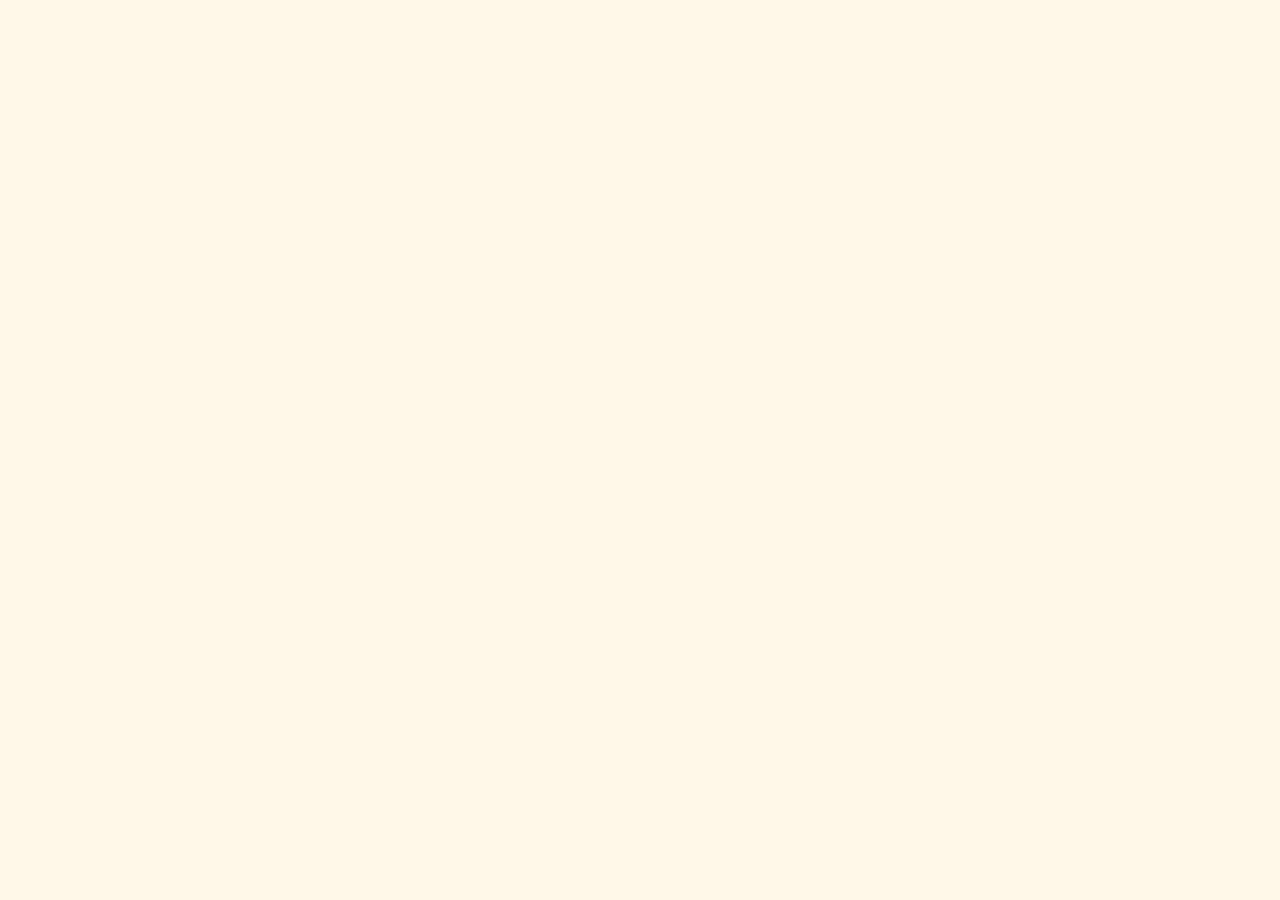
==== public/about/index.html @ c69944d5 "Set up Netlify static deployment structure" ====
<!doctype html>
<html lang="en">
<head>
  <meta charset="utf-8">
  <meta name="viewport" content="width=device-width, initial-scale=1">
  <title>About | Cloud Chicken</title>
  <meta name="description" content="Cloud Chicken about page.">
  <meta name="robots" content="noindex,nofollow">
  <link rel="stylesheet" href="../assets/css/reset.css">
  <link rel="stylesheet" href="../assets/css/variables.css">
  <link rel="stylesheet" href="../assets/css/layout.css">
  <link rel="stylesheet" href="../assets/css/components.css">
  <link rel="stylesheet" href="../assets/css/pages.css">
</head>
<body>
  <header></header>
  <main></main>
  <footer></footer>
  <script src="../assets/js/main.js"></script>
</body>
</html>
---- public/assets/css/variables.css ----
:root {
  --color-sky: #8fd0f4;
  --color-sky-soft: #dff4ff;
  --color-cloud: #ffffff;
  --color-cream: #fff8e8;
  --color-orange: #f47b20;
  --color-orange-dark: #c94f12;
  --color-yellow: #ffd166;
  --color-ink: #263238;
  --color-muted: #5f6f76;
  --color-line: #e8ded0;
  --font-base: Arial, Helvetica, sans-serif;
  --radius-small: 8px;
  --radius-round: 999px;
  --shadow-soft: 0 18px 48px rgba(38, 50, 56, 0.14);
  --container: 1120px;
  --space-page: clamp(1rem, 4vw, 2rem);
}
---- public/assets/css/layout.css ----
body {
  color: var(--color-ink);
  background: var(--color-cream);
  font-family: var(--font-base);
}

.site-header,
.site-footer,
.section,
.hero {
  padding-left: var(--space-page);
  padding-right: var(--space-page);
}

.site-header {
  position: sticky;
  top: 0;
  z-index: 10;
  display: grid;
  grid-template-columns: auto minmax(0, 1fr) auto;
  align-items: center;
  gap: 1rem;
  min-height: 74px;
  background: rgba(255, 248, 232, 0.96);
  border-bottom: 1px solid var(--color-line);
}

.site-nav {
  display: flex;
  align-items: center;
  justify-content: center;
  gap: clamp(0.75rem, 2vw, 1.5rem);
  color: var(--color-muted);
  font-weight: 700;
}

.site-nav a {
  display: inline-flex;
  align-items: center;
  min-height: 44px;
}

.site-nav a:hover,
.site-nav a:focus-visible {
  color: var(--color-orange-dark);
}

.section {
  max-width: var(--container);
  margin: 0 auto;
  padding-top: clamp(3rem, 7vw, 5.5rem);
  padding-bottom: clamp(3rem, 7vw, 5.5rem);
}

.section-heading {
  max-width: 680px;
  margin-bottom: 1.75rem;
}

.split-section,
.visit-preview {
  display: grid;
  grid-template-columns: minmax(0, 1fr) auto;
  align-items: center;
  gap: 2rem;
}

.site-footer {
  display: flex;
  align-items: center;
  justify-content: space-between;
  gap: 1rem;
  padding-top: 1.5rem;
  padding-bottom: 1.5rem;
  color: var(--color-muted);
  border-top: 1px solid var(--color-line);
}

@media (max-width: 820px) {
  .site-footer,
  .split-section,
  .visit-preview {
    align-items: flex-start;
    flex-direction: column;
  }

  .site-footer {
    display: flex;
  }

  .site-header {
    grid-template-columns: minmax(0, 1fr) auto;
    gap: 0.45rem 0.75rem;
    min-height: 0;
    padding-top: 0.55rem;
    padding-bottom: 0.6rem;
  }

  .site-nav {
    grid-column: 1 / -1;
    justify-content: flex-start;
    gap: 0.35rem;
    overflow-x: auto;
    padding-bottom: 0.1rem;
    width: 100%;
    -webkit-overflow-scrolling: touch;
  }

  .site-nav a {
    flex: 0 0 auto;
    min-height: 40px;
    padding: 0.38rem 0.6rem;
    border-radius: var(--radius-round);
    background: rgba(255, 255, 255, 0.55);
    font-size: 0.9rem;
  }

  .split-section,
  .visit-preview {
    grid-template-columns: 1fr;
  }
}
---- public/assets/css/components.css ----
.brand {
  display: inline-flex;
  align-items: center;
  gap: 0.7rem;
  font-weight: 900;
}

.brand-mark {
  display: grid;
  width: 44px;
  height: 44px;
  place-items: center;
  color: var(--color-cloud);
  background: var(--color-orange);
  border-radius: 50%;
  box-shadow: inset 0 -4px 0 rgba(0, 0, 0, 0.08);
}

.brand-text {
  font-size: 1.1rem;
}

.button {
  display: inline-flex;
  align-items: center;
  justify-content: center;
  min-height: 46px;
  padding: 0.8rem 1.15rem;
  color: var(--color-cloud);
  background: var(--color-orange);
  border: 2px solid var(--color-orange);
  border-radius: var(--radius-round);
  font-weight: 800;
  box-shadow: 0 8px 0 rgba(201, 79, 18, 0.18);
}

.button:hover,
.button:focus-visible {
  background: var(--color-orange-dark);
  border-color: var(--color-orange-dark);
}

.button-secondary {
  color: var(--color-orange-dark);
  background: var(--color-cloud);
  border-color: var(--color-orange);
}

.button-secondary:hover,
.button-secondary:focus-visible {
  color: var(--color-cloud);
}

.button-small {
  min-height: 40px;
  padding: 0.65rem 1rem;
  font-size: 0.9rem;
}

.eyebrow {
  margin-bottom: 0.6rem;
  color: var(--color-orange-dark);
  font-size: 0.82rem;
  font-weight: 900;
  letter-spacing: 0;
  text-transform: uppercase;
}

.trust-badges {
  display: flex;
  flex-wrap: wrap;
  gap: 0.55rem;
  margin-top: 1.15rem;
}

.trust-badges span {
  display: inline-flex;
  align-items: center;
  min-height: 34px;
  padding: 0.4rem 0.75rem;
  color: var(--color-orange-dark);
  background: rgba(255, 255, 255, 0.76);
  border: 1px solid rgba(244, 123, 32, 0.28);
  border-radius: var(--radius-round);
  font-size: 0.9rem;
  font-weight: 900;
}

.product-grid {
  display: grid;
  grid-template-columns: repeat(3, minmax(0, 1fr));
  gap: 1rem;
}

.feature-grid {
  display: grid;
  grid-template-columns: repeat(5, minmax(0, 1fr));
  gap: 1rem;
}

.feature-card,
.product-card,
.hours-card,
.plate-card {
  background: var(--color-cloud);
  border: 1px solid var(--color-line);
  border-radius: var(--radius-small);
  box-shadow: var(--shadow-soft);
}

.feature-card {
  min-height: 190px;
  padding: 1.1rem;
}

.product-card {
  display: flex;
  flex-direction: column;
  overflow: hidden;
}

.product-card-body {
  display: flex;
  flex: 1;
  flex-direction: column;
  align-items: flex-start;
  gap: 0.75rem;
  padding: 1.1rem;
}

.product-card-body p {
  flex: 1;
}

.photo-placeholder {
  display: grid;
  place-items: center;
  min-height: 210px;
  padding: 1rem;
  color: var(--color-orange-dark);
  background:
    linear-gradient(135deg, rgba(244, 123, 32, 0.12), rgba(255, 209, 102, 0.18)),
    var(--color-cream);
  border: 2px dashed rgba(244, 123, 32, 0.4);
  text-align: center;
  font-weight: 900;
}

.product-photo-placeholder {
  min-height: 190px;
  border-width: 0 0 2px;
}

.feature-card h3,
.product-card h3,
.hours-card h3 {
  margin-bottom: 0.25rem;
  font-size: 1.05rem;
  line-height: 1.25;
}

.feature-card p,
.product-card p,
.section p,
.hero-copy,
address,
dd {
  color: var(--color-muted);
}

.hours-card {
  width: min(100%, 420px);
  padding: 1.25rem;
}

.hours-card div {
  display: flex;
  justify-content: space-between;
  gap: 1rem;
  padding: 0.65rem 0;
  border-top: 1px solid var(--color-line);
}

.hours-card dt {
  font-weight: 800;
}

@media (max-width: 980px) {
  .feature-grid,
  .product-grid {
    grid-template-columns: repeat(2, minmax(0, 1fr));
  }
}

@media (max-width: 620px) {
  .feature-grid,
  .product-grid {
    grid-template-columns: 1fr;
  }

  .button {
    width: 100%;
  }

  .brand {
    grid-column: 1;
    grid-row: 1;
    min-width: 0;
    gap: 0.48rem;
  }

  .brand-mark {
    width: 36px;
    height: 36px;
    font-size: 0.82rem;
  }

  .brand-text {
    overflow: hidden;
    font-size: 1rem;
    text-overflow: ellipsis;
    white-space: nowrap;
  }

  .header-order {
    grid-column: 2;
    grid-row: 1;
    justify-self: end;
    width: auto;
    min-height: 40px;
    padding: 0.55rem 0.72rem;
    font-size: 0.82rem;
    white-space: nowrap;
  }
}
---- public/assets/css/pages.css ----
.section-sky {
  background: var(--color-sky-soft);
}

.hero {
  position: relative;
  display: grid;
  grid-template-columns: minmax(0, 1fr) minmax(310px, 0.82fr);
  align-items: center;
  gap: clamp(1.75rem, 5vw, 4rem);
  min-height: calc(100vh - 74px);
  overflow: hidden;
  padding-top: clamp(2.8rem, 7vw, 5.5rem);
  padding-bottom: clamp(4.5rem, 8vw, 6rem);
}

.hero::after {
  position: absolute;
  right: 0;
  bottom: 0;
  left: 0;
  height: 72px;
  content: "";
  background-color: var(--color-orange);
  background-image:
    linear-gradient(45deg, rgba(255, 255, 255, 0.28) 25%, transparent 25%),
    linear-gradient(-45deg, rgba(255, 255, 255, 0.28) 25%, transparent 25%),
    linear-gradient(45deg, transparent 75%, rgba(255, 255, 255, 0.28) 75%),
    linear-gradient(-45deg, transparent 75%, rgba(255, 255, 255, 0.28) 75%);
  background-position: 0 0, 0 18px, 18px -18px, -18px 0;
  background-size: 36px 36px;
}

.hero-content,
.hero-media {
  position: relative;
  z-index: 1;
}

.hero h1 {
  max-width: 780px;
  font-size: clamp(3.6rem, 10vw, 8.5rem);
  line-height: 0.9;
}

.hero-slogan {
  margin-top: 1rem;
  color: var(--color-orange-dark);
  font-size: clamp(1.4rem, 3vw, 2.2rem);
  font-weight: 900;
}

.hero-copy {
  max-width: 620px;
  margin-top: 1rem;
  font-size: 1.1rem;
}

.hero-actions {
  display: flex;
  flex-wrap: wrap;
  gap: 0.8rem;
  margin-top: 1.55rem;
}

.hero-media {
  display: flex;
  justify-content: center;
}

.hero-photo-placeholder {
  width: min(100%, 440px);
  min-height: clamp(270px, 38vw, 430px);
  border-radius: 28px;
  box-shadow: var(--shadow-soft);
  transform: rotate(1.5deg);
}

.cloud {
  position: absolute;
  z-index: 0;
  width: 190px;
  height: 66px;
  background: var(--color-cloud);
  border-radius: 999px;
  opacity: 0.9;
}

.cloud::before,
.cloud::after {
  position: absolute;
  content: "";
  background: var(--color-cloud);
  border-radius: 50%;
}

.cloud::before {
  width: 78px;
  height: 78px;
  left: 34px;
  bottom: 26px;
}

.cloud::after {
  width: 96px;
  height: 96px;
  right: 26px;
  bottom: 18px;
}

.cloud-one {
  top: 18%;
  right: 12%;
}

.cloud-two {
  bottom: 22%;
  left: 10%;
  transform: scale(0.75);
}

.section-checker {
  position: relative;
}

.section-checker::before {
  display: block;
  width: 88px;
  height: 88px;
  margin-bottom: 1.5rem;
  content: "";
  background-color: var(--color-orange);
  background-image:
    linear-gradient(45deg, rgba(255, 255, 255, 0.32) 25%, transparent 25%),
    linear-gradient(-45deg, rgba(255, 255, 255, 0.32) 25%, transparent 25%),
    linear-gradient(45deg, transparent 75%, rgba(255, 255, 255, 0.32) 75%),
    linear-gradient(-45deg, transparent 75%, rgba(255, 255, 255, 0.32) 75%);
  background-position: 0 0, 0 11px, 11px -11px, -11px 0;
  background-size: 22px 22px;
  border-radius: var(--radius-small);
}

.section h2 {
  margin-bottom: 0.85rem;
  font-size: clamp(2rem, 5vw, 3.5rem);
  line-height: 1;
}

.visit-preview {
  border-top: 1px solid var(--color-line);
}

address {
  margin: 1rem 0 0.5rem;
  font-style: normal;
}

@media (max-width: 820px) {
  .hero {
    grid-template-columns: 1fr;
    min-height: auto;
    padding-top: 2.1rem;
    padding-bottom: 4.6rem;
  }

  .hero h1 {
    font-size: clamp(3.25rem, 16vw, 5.8rem);
  }

  .hero-media {
    justify-content: flex-start;
  }

  .hero-photo-placeholder {
    width: 100%;
    min-height: 250px;
    transform: none;
  }
}

@media (max-width: 620px) {
  .hero-actions {
    gap: 0.65rem;
  }

  .hero-copy {
    font-size: 1rem;
  }

  .trust-badges span {
    min-height: 32px;
    font-size: 0.84rem;
  }
}
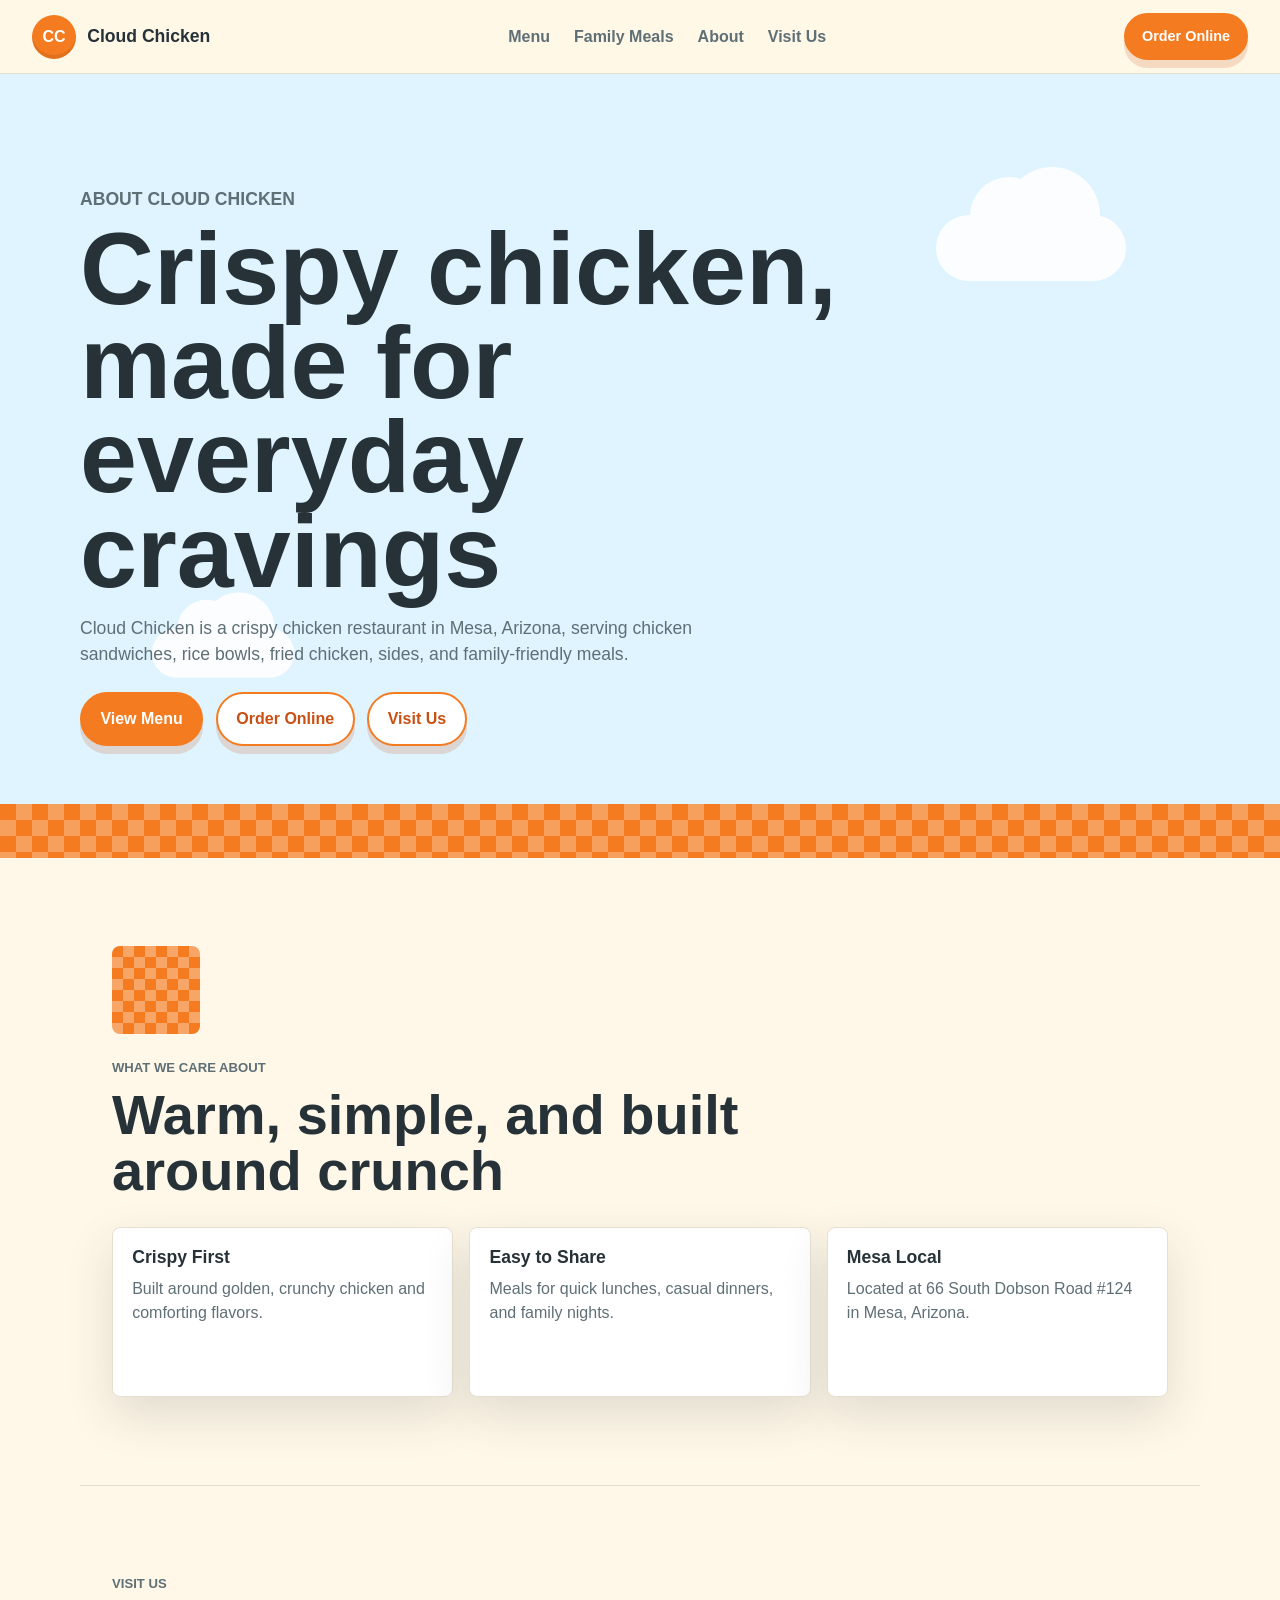
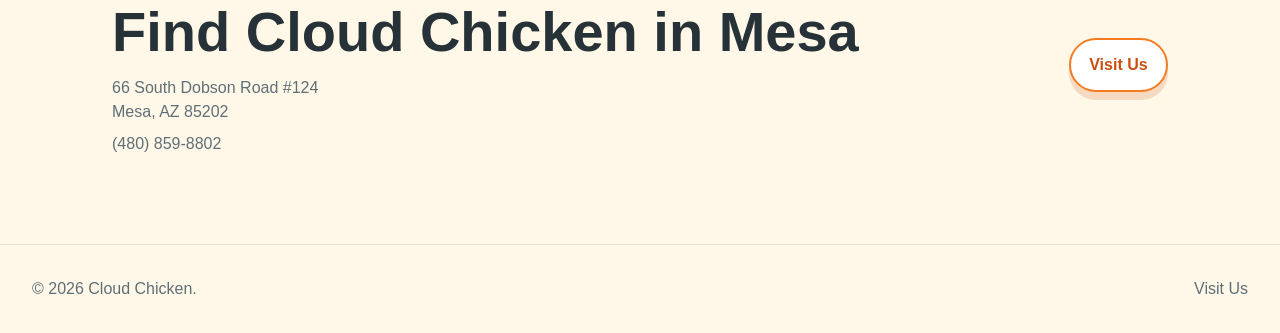
==== commit c11c90cc: "Improve about visit and FAQ pages" ====
--- a/public/about/index.html
+++ b/public/about/index.html
@@ -4,7 +4,7 @@
   <meta charset="utf-8">
   <meta name="viewport" content="width=device-width, initial-scale=1">
   <title>About | Cloud Chicken</title>
-  <meta name="description" content="Cloud Chicken about page.">
+  <meta name="description" content="Learn about Cloud Chicken, a crispy chicken restaurant in Mesa, Arizona serving sandwiches, rice bowls, fried chicken, sides, and family meals.">
   <meta name="robots" content="noindex,nofollow">
   <link rel="stylesheet" href="../assets/css/reset.css">
   <link rel="stylesheet" href="../assets/css/variables.css">
@@ -13,9 +13,73 @@
   <link rel="stylesheet" href="../assets/css/pages.css">
 </head>
 <body>
-  <header></header>
-  <main></main>
-  <footer></footer>
+  <header class="site-header">
+    <a class="brand" href="../" aria-label="Cloud Chicken home">
+      <span class="brand-mark" aria-hidden="true">CC</span>
+      <span class="brand-text">Cloud Chicken</span>
+    </a>
+    <nav class="site-nav" aria-label="Main navigation">
+      <a href="../menu/">Menu</a>
+      <a href="../family-meals/">Family Meals</a>
+      <a href="../about/">About</a>
+      <a href="../visit-us/">Visit Us</a>
+    </nav>
+    <a class="button button-small header-order" href="https://pos.chowbus.com/online-ordering/store/cloud-chicken/21093">Order Online</a>
+  </header>
+
+  <main>
+    <section class="family-hero section-sky" aria-labelledby="about-title">
+      <div class="cloud cloud-one" aria-hidden="true"></div>
+      <div class="cloud cloud-two" aria-hidden="true"></div>
+      <div class="family-hero-content">
+        <p class="eyebrow">About Cloud Chicken</p>
+        <h1 id="about-title">Crispy chicken, made for everyday cravings</h1>
+        <p>Cloud Chicken is a crispy chicken restaurant in Mesa, Arizona, serving chicken sandwiches, rice bowls, fried chicken, sides, and family-friendly meals.</p>
+        <div class="hero-actions" aria-label="About page actions">
+          <a class="button" href="../menu/">View Menu</a>
+          <a class="button button-secondary" href="https://pos.chowbus.com/online-ordering/store/cloud-chicken/21093">Order Online</a>
+          <a class="button button-secondary" href="../visit-us/">Visit Us</a>
+        </div>
+      </div>
+    </section>
+
+    <section class="section section-checker" aria-labelledby="values-title">
+      <div class="section-heading">
+        <p class="eyebrow">What we care about</p>
+        <h2 id="values-title">Warm, simple, and built around crunch</h2>
+      </div>
+      <div class="info-grid">
+        <article class="info-card">
+          <h3>Crispy First</h3>
+          <p>Built around golden, crunchy chicken and comforting flavors.</p>
+        </article>
+        <article class="info-card">
+          <h3>Easy to Share</h3>
+          <p>Meals for quick lunches, casual dinners, and family nights.</p>
+        </article>
+        <article class="info-card">
+          <h3>Mesa Local</h3>
+          <p>Located at 66 South Dobson Road #124 in Mesa, Arizona.</p>
+        </article>
+      </div>
+    </section>
+
+    <section class="section menu-visit-strip" aria-labelledby="about-visit-title">
+      <div>
+        <p class="eyebrow">Visit us</p>
+        <h2 id="about-visit-title">Find Cloud Chicken in Mesa</h2>
+        <address>66 South Dobson Road #124<br>Mesa, AZ 85202</address>
+        <p><a href="tel:+14808598802">(480) 859-8802</a></p>
+      </div>
+      <a class="button button-secondary" href="../visit-us/">Visit Us</a>
+    </section>
+  </main>
+
+  <footer class="site-footer">
+    <p>&copy; 2026 Cloud Chicken.</p>
+    <a href="../visit-us/">Visit Us</a>
+  </footer>
+
   <script src="../assets/js/main.js"></script>
 </body>
 </html>
--- a/public/assets/css/layout.css
+++ b/public/assets/css/layout.css
@@ -76,6 +76,12 @@
   border-top: 1px solid var(--color-line);
 }
 
+.site-footer a {
+  display: inline-flex;
+  align-items: center;
+  min-height: 40px;
+}
+
 @media (max-width: 820px) {
   .site-footer,
   .split-section,
--- a/public/assets/css/components.css
+++ b/public/assets/css/components.css
@@ -100,6 +100,9 @@
 
 .feature-card,
 .product-card,
+.info-card,
+.menu-preview-card,
+.faq-item,
 .hours-card,
 .plate-card {
   background: var(--color-cloud);
@@ -132,23 +135,49 @@
   flex: 1;
 }
 
-.photo-placeholder {
-  display: grid;
+.image-slot {
+  position: relative;
+  display: block;
+  overflow: hidden;
+  min-height: 210px;
+  margin: 0;
+  color: var(--color-orange-dark);
+  background:
+    radial-gradient(circle at 25% 24%, rgba(255, 255, 255, 0.95) 0 16%, transparent 17%),
+    radial-gradient(circle at 70% 34%, rgba(255, 255, 255, 0.78) 0 13%, transparent 14%),
+    linear-gradient(135deg, rgba(244, 123, 32, 0.13), rgba(255, 209, 102, 0.2)),
+    var(--color-cream);
+  text-align: center;
+  font-weight: 900;
+}
+
+.image-slot img {
+  width: 100%;
+  height: 100%;
+  min-height: inherit;
+  object-fit: cover;
+  object-position: center;
+}
+
+.image-fallback {
+  display: none;
   place-items: center;
-  min-height: 210px;
+  min-height: inherit;
   padding: 1rem;
-  color: var(--color-orange-dark);
-  background:
-    linear-gradient(135deg, rgba(244, 123, 32, 0.12), rgba(255, 209, 102, 0.18)),
-    var(--color-cream);
-  border: 2px dashed rgba(244, 123, 32, 0.4);
-  text-align: center;
-  font-weight: 900;
-}
-
-.product-photo-placeholder {
-  min-height: 190px;
-  border-width: 0 0 2px;
+}
+
+.image-slot.is-missing img {
+  display: none;
+}
+
+.image-slot.is-missing .image-fallback {
+  display: grid;
+}
+
+.product-image-slot {
+  height: 220px;
+  min-height: 220px;
+  border-bottom: 1px solid var(--color-line);
 }
 
 .feature-card h3,
@@ -168,6 +197,106 @@
   color: var(--color-muted);
 }
 
+.product-price {
+  color: var(--color-orange-dark);
+  font-size: 1.08rem;
+  font-weight: 900;
+  line-height: 1;
+}
+
+.info-grid,
+.faq-grid {
+  display: grid;
+  grid-template-columns: repeat(3, minmax(0, 1fr));
+  gap: 1rem;
+}
+
+.info-card,
+.faq-item {
+  min-height: 170px;
+  padding: 1.2rem;
+}
+
+.info-card h3,
+.menu-preview-card h3,
+.faq-item h3 {
+  margin-bottom: 0.55rem;
+  font-size: 1.1rem;
+  line-height: 1.2;
+}
+
+.info-card p,
+.menu-preview-card p,
+.faq-item p {
+  color: var(--color-muted);
+}
+
+.menu-preview-grid {
+  display: grid;
+  grid-template-columns: repeat(5, minmax(0, 1fr));
+  gap: 1rem;
+}
+
+.menu-preview-card {
+  display: flex;
+  min-height: 210px;
+  flex-direction: column;
+  gap: 0.75rem;
+  padding: 1.1rem;
+}
+
+.menu-preview-card p {
+  flex: 1;
+}
+
+.menu-preview-card a {
+  display: inline-flex;
+  align-items: center;
+  min-height: 40px;
+  color: var(--color-orange-dark);
+  font-weight: 900;
+}
+
+.menu-item-grid {
+  display: grid;
+  grid-template-columns: repeat(3, minmax(0, 1fr));
+  gap: 1rem;
+}
+
+.menu-item-card {
+  display: flex;
+  min-height: 230px;
+  flex-direction: column;
+  align-items: flex-start;
+  gap: 0.85rem;
+  padding: 1.15rem;
+  background: var(--color-cloud);
+  border: 1px solid var(--color-line);
+  border-radius: var(--radius-small);
+  box-shadow: var(--shadow-soft);
+}
+
+.menu-item-card > div {
+  flex: 1;
+}
+
+.menu-item-card h3 {
+  margin-bottom: 0.45rem;
+  font-size: 1.12rem;
+  line-height: 1.2;
+}
+
+.menu-item-card p {
+  color: var(--color-muted);
+}
+
+.menu-price {
+  color: var(--color-orange-dark);
+  font-size: 1.12rem;
+  font-weight: 900;
+  line-height: 1;
+}
+
 .hours-card {
   width: min(100%, 420px);
   padding: 1.25rem;
@@ -187,14 +316,22 @@
 
 @media (max-width: 980px) {
   .feature-grid,
-  .product-grid {
+  .product-grid,
+  .info-grid,
+  .menu-preview-grid,
+  .menu-item-grid,
+  .faq-grid {
     grid-template-columns: repeat(2, minmax(0, 1fr));
   }
 }
 
 @media (max-width: 620px) {
   .feature-grid,
-  .product-grid {
+  .product-grid,
+  .info-grid,
+  .menu-preview-grid,
+  .menu-item-grid,
+  .faq-grid {
     grid-template-columns: 1fr;
   }
 
--- a/public/assets/css/pages.css
+++ b/public/assets/css/pages.css
@@ -14,6 +14,158 @@
   padding-bottom: clamp(4.5rem, 8vw, 6rem);
 }
 
+.menu-hero {
+  position: relative;
+  overflow: hidden;
+  padding: clamp(3rem, 8vw, 5.5rem) var(--space-page);
+}
+
+.menu-hero::after {
+  position: absolute;
+  right: 0;
+  bottom: 0;
+  left: 0;
+  height: 42px;
+  content: "";
+  background-color: var(--color-orange);
+  background-image:
+    linear-gradient(45deg, rgba(255, 255, 255, 0.28) 25%, transparent 25%),
+    linear-gradient(-45deg, rgba(255, 255, 255, 0.28) 25%, transparent 25%),
+    linear-gradient(45deg, transparent 75%, rgba(255, 255, 255, 0.28) 75%),
+    linear-gradient(-45deg, transparent 75%, rgba(255, 255, 255, 0.28) 75%);
+  background-position: 0 0, 0 16px, 16px -16px, -16px 0;
+  background-size: 32px 32px;
+}
+
+.menu-hero-content {
+  position: relative;
+  z-index: 1;
+  max-width: var(--container);
+  margin: 0 auto;
+}
+
+.menu-hero h1 {
+  max-width: 760px;
+  font-size: clamp(3rem, 8vw, 6.5rem);
+  line-height: 0.95;
+}
+
+.menu-hero p {
+  max-width: 680px;
+  margin-top: 1rem;
+  color: var(--color-muted);
+  font-size: 1.1rem;
+}
+
+.menu-hero .menu-note {
+  color: var(--color-orange-dark);
+  font-size: 0.95rem;
+  font-weight: 900;
+}
+
+.family-hero {
+  position: relative;
+  overflow: hidden;
+  padding: clamp(3.4rem, 8vw, 6rem) var(--space-page) clamp(5rem, 9vw, 7rem);
+}
+
+.family-hero::after {
+  position: absolute;
+  right: 0;
+  bottom: 0;
+  left: 0;
+  height: 54px;
+  content: "";
+  background-color: var(--color-orange);
+  background-image:
+    linear-gradient(45deg, rgba(255, 255, 255, 0.28) 25%, transparent 25%),
+    linear-gradient(-45deg, rgba(255, 255, 255, 0.28) 25%, transparent 25%),
+    linear-gradient(45deg, transparent 75%, rgba(255, 255, 255, 0.28) 75%),
+    linear-gradient(-45deg, transparent 75%, rgba(255, 255, 255, 0.28) 75%);
+  background-position: 0 0, 0 16px, 16px -16px, -16px 0;
+  background-size: 32px 32px;
+}
+
+.family-hero-content {
+  position: relative;
+  z-index: 1;
+  max-width: var(--container);
+  margin: 0 auto;
+}
+
+.family-hero h1 {
+  max-width: 820px;
+  font-size: clamp(3.25rem, 8vw, 7rem);
+  line-height: 0.92;
+}
+
+.family-hero p {
+  max-width: 650px;
+  margin-top: 1rem;
+  color: var(--color-muted);
+  font-size: 1.1rem;
+}
+
+.visit-hero {
+  position: relative;
+  overflow: hidden;
+  padding: clamp(3rem, 8vw, 5.75rem) var(--space-page);
+}
+
+.visit-hero::after {
+  position: absolute;
+  right: 0;
+  bottom: 0;
+  left: 0;
+  height: 44px;
+  content: "";
+  background-color: var(--color-orange);
+  background-image:
+    linear-gradient(45deg, rgba(255, 255, 255, 0.28) 25%, transparent 25%),
+    linear-gradient(-45deg, rgba(255, 255, 255, 0.28) 25%, transparent 25%),
+    linear-gradient(45deg, transparent 75%, rgba(255, 255, 255, 0.28) 75%),
+    linear-gradient(-45deg, transparent 75%, rgba(255, 255, 255, 0.28) 75%);
+  background-position: 0 0, 0 16px, 16px -16px, -16px 0;
+  background-size: 32px 32px;
+}
+
+.visit-hero-content {
+  position: relative;
+  z-index: 1;
+  display: grid;
+  grid-template-columns: minmax(0, 1fr) minmax(280px, 360px);
+  align-items: center;
+  gap: clamp(1.5rem, 5vw, 4rem);
+  max-width: var(--container);
+  margin: 0 auto;
+}
+
+.visit-hero h1 {
+  max-width: 820px;
+  font-size: clamp(3rem, 8vw, 6.75rem);
+  line-height: 0.92;
+}
+
+.visit-hero p {
+  max-width: 640px;
+  margin-top: 1rem;
+  color: var(--color-muted);
+  font-size: 1.1rem;
+}
+
+.visit-card {
+  padding: 1.35rem;
+  background: rgba(255, 255, 255, 0.82);
+  border: 1px solid rgba(244, 123, 32, 0.28);
+  border-radius: var(--radius-small);
+  box-shadow: var(--shadow-soft);
+}
+
+.visit-card h2 {
+  margin-bottom: 0.75rem;
+  font-size: 1.35rem;
+}
+
 .hero::after {
   position: absolute;
   right: 0;
@@ -68,12 +220,17 @@
   justify-content: center;
 }
 
-.hero-photo-placeholder {
+.hero-image-slot {
   width: min(100%, 440px);
+  height: clamp(270px, 38vw, 430px);
   min-height: clamp(270px, 38vw, 430px);
   border-radius: 28px;
   box-shadow: var(--shadow-soft);
   transform: rotate(1.5deg);
+}
+
+.hero-image-slot img {
+  object-position: 64% center;
 }
 
 .cloud {
@@ -150,6 +307,140 @@
   border-top: 1px solid var(--color-line);
 }
 
+.menu-preview {
+  position: relative;
+  max-width: none;
+  background: var(--color-sky-soft);
+}
+
+.menu-preview .section-heading,
+.menu-preview .menu-preview-grid {
+  max-width: var(--container);
+  margin-right: auto;
+  margin-left: auto;
+}
+
+.visit-preview-strong {
+  position: relative;
+  padding-top: clamp(3rem, 7vw, 5rem);
+  padding-bottom: clamp(3rem, 7vw, 5rem);
+}
+
+.visit-preview-strong::before {
+  position: absolute;
+  top: 2.5rem;
+  right: var(--space-page);
+  width: 108px;
+  height: 108px;
+  content: "";
+  background-color: var(--color-orange);
+  background-image:
+    linear-gradient(45deg, rgba(255, 255, 255, 0.32) 25%, transparent 25%),
+    linear-gradient(-45deg, rgba(255, 255, 255, 0.32) 25%, transparent 25%),
+    linear-gradient(45deg, transparent 75%, rgba(255, 255, 255, 0.32) 75%),
+    linear-gradient(-45deg, transparent 75%, rgba(255, 255, 255, 0.32) 75%);
+  background-position: 0 0, 0 12px, 12px -12px, -12px 0;
+  background-size: 24px 24px;
+  border-radius: var(--radius-small);
+  opacity: 0.18;
+}
+
+.faq-preview {
+  border-top: 1px solid var(--color-line);
+}
+
+.family-options {
+  border-top: 1px solid var(--color-line);
+}
+
+.family-cta {
+  display: grid;
+  grid-template-columns: minmax(0, 1fr) auto;
+  align-items: center;
+  gap: 1.5rem;
+  max-width: none;
+  background: var(--color-sky-soft);
+}
+
+.family-cta > div {
+  max-width: 720px;
+}
+
+.family-cta p {
+  max-width: 680px;
+}
+
+.family-cta-actions {
+  display: flex;
+  flex-wrap: wrap;
+  gap: 0.75rem;
+  justify-content: flex-end;
+}
+
+.visit-details {
+  border-top: 1px solid var(--color-line);
+}
+
+.visit-detail-grid {
+  display: grid;
+  grid-template-columns: minmax(0, 1fr) minmax(0, 1fr) minmax(300px, 0.9fr);
+  gap: 1rem;
+  align-items: stretch;
+}
+
+.visit-detail-grid .info-card {
+  display: flex;
+  flex-direction: column;
+  align-items: flex-start;
+  gap: 0.75rem;
+}
+
+.visit-detail-grid .info-card address,
+.visit-detail-grid .info-card p {
+  flex: 1;
+}
+
+.menu-quick-links {
+  display: flex;
+  flex-wrap: wrap;
+  gap: 0.65rem;
+  padding-top: 1.25rem;
+  padding-bottom: 1.25rem;
+}
+
+.menu-quick-links a {
+  display: inline-flex;
+  align-items: center;
+  min-height: 40px;
+  padding: 0.45rem 0.75rem;
+  color: var(--color-orange-dark);
+  background: var(--color-cloud);
+  border: 1px solid var(--color-line);
+  border-radius: var(--radius-round);
+  font-weight: 900;
+}
+
+.menu-category {
+  border-top: 1px solid var(--color-line);
+}
+
+.menu-category-heading {
+  max-width: 760px;
+  margin-bottom: 1.5rem;
+}
+
+.menu-category-heading h2 {
+  font-size: clamp(1.8rem, 4vw, 3rem);
+}
+
+.menu-visit-strip {
+  display: grid;
+  grid-template-columns: minmax(0, 1fr) auto;
+  align-items: center;
+  gap: 1.5rem;
+  border-top: 1px solid var(--color-line);
+}
+
 address {
   margin: 1rem 0 0.5rem;
   font-style: normal;
@@ -171,10 +462,38 @@
     justify-content: flex-start;
   }
 
-  .hero-photo-placeholder {
+  .hero-image-slot {
     width: 100%;
-    min-height: 250px;
+    height: 240px;
+    min-height: 240px;
+    max-height: 320px;
     transform: none;
+  }
+
+  .hero-image-slot img {
+    max-height: 320px;
+    object-position: 58% center;
+  }
+
+  .visit-preview-strong::before {
+    display: none;
+  }
+
+  .menu-visit-strip {
+    grid-template-columns: 1fr;
+  }
+
+  .family-cta {
+    grid-template-columns: 1fr;
+  }
+
+  .family-cta-actions {
+    justify-content: flex-start;
+  }
+
+  .visit-hero-content,
+  .visit-detail-grid {
+    grid-template-columns: 1fr;
   }
 }
 
@@ -191,4 +510,20 @@
     min-height: 32px;
     font-size: 0.84rem;
   }
-}
+
+  .family-hero {
+    padding-top: 2.5rem;
+  }
+
+  .family-hero h1 {
+    font-size: clamp(3.1rem, 15vw, 5.2rem);
+  }
+
+  .visit-hero {
+    padding-top: 2.5rem;
+  }
+
+  .visit-hero h1 {
+    font-size: clamp(3rem, 14vw, 5rem);
+  }
+}
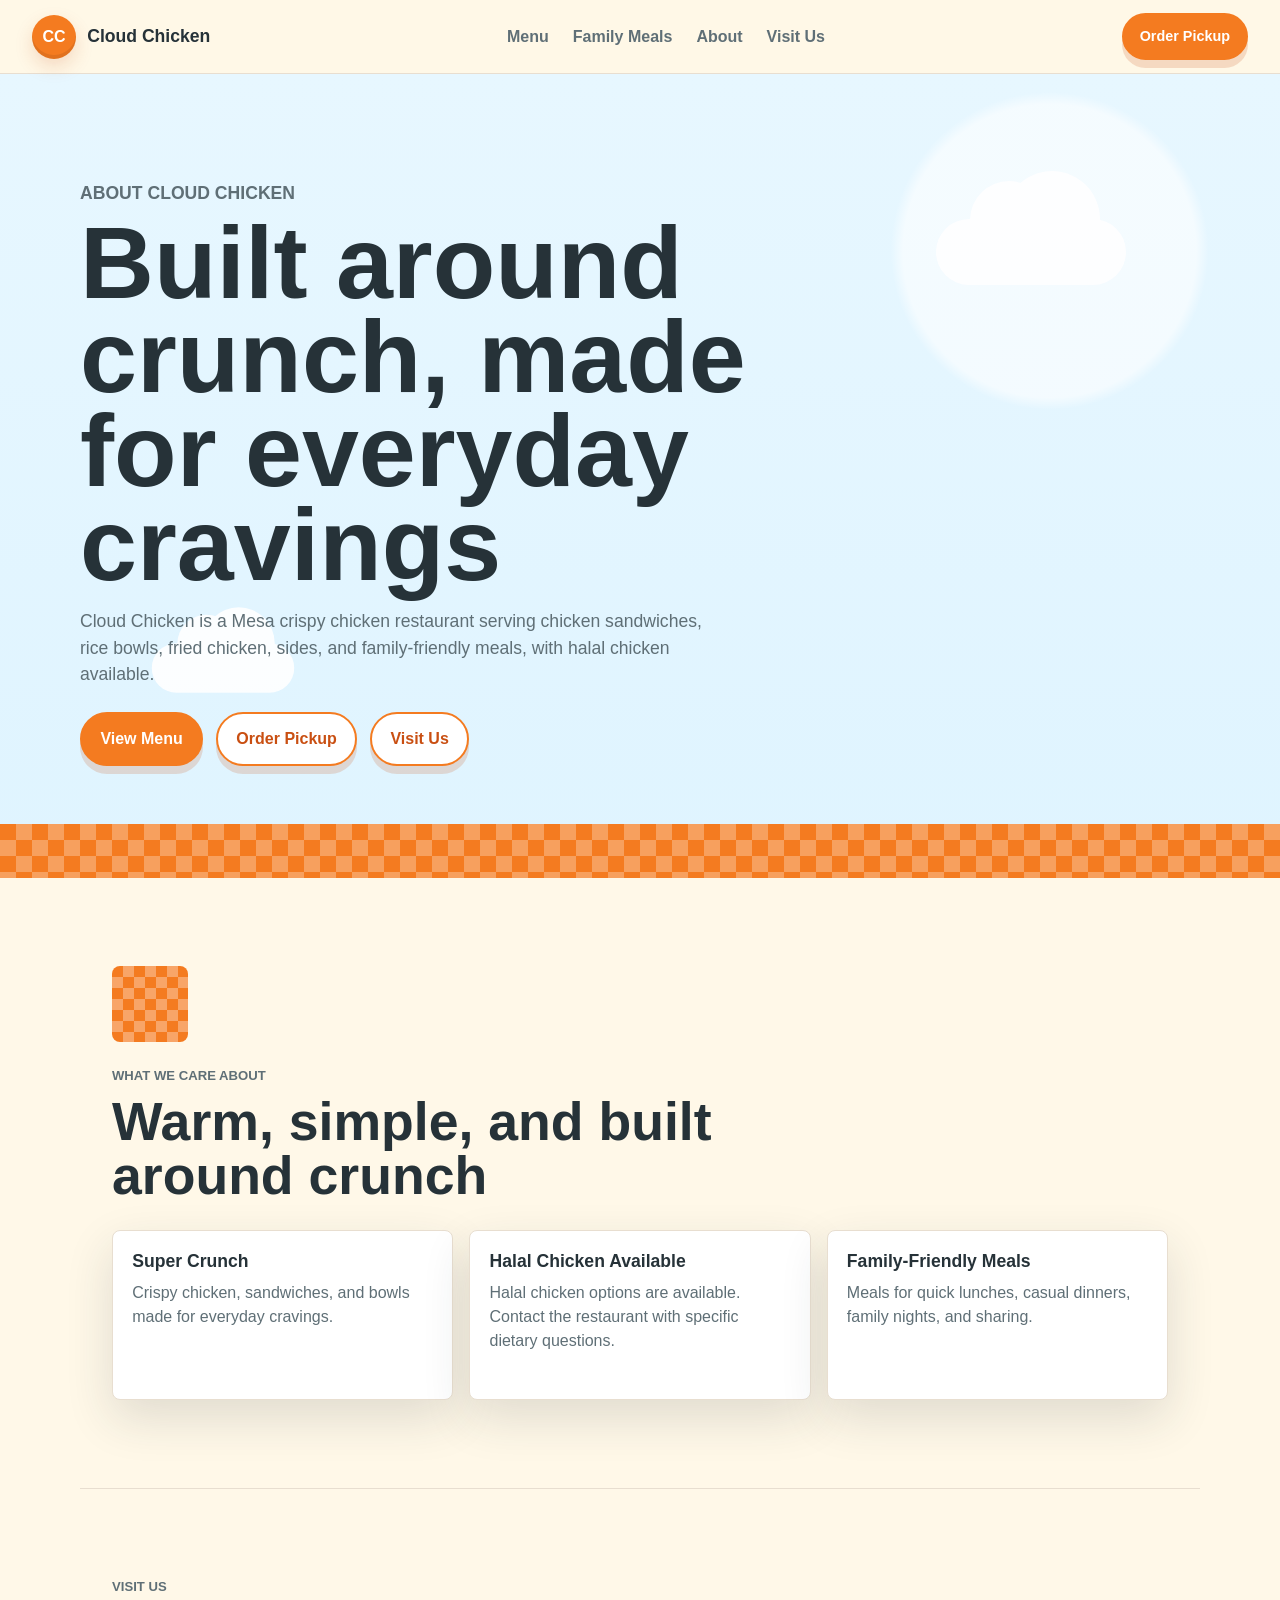
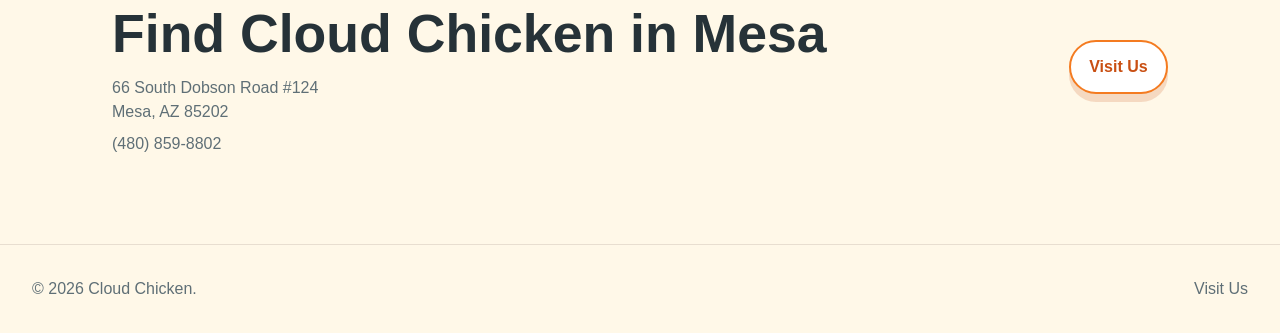
==== commit f5fa2261: "Optimize conversion and pickup flow" ====
--- a/public/about/index.html
+++ b/public/about/index.html
@@ -3,8 +3,8 @@
 <head>
   <meta charset="utf-8">
   <meta name="viewport" content="width=device-width, initial-scale=1">
-  <title>About | Cloud Chicken</title>
-  <meta name="description" content="Learn about Cloud Chicken, a crispy chicken restaurant in Mesa, Arizona serving sandwiches, rice bowls, fried chicken, sides, and family meals.">
+  <title>About Cloud Chicken | Crispy Chicken Restaurant in Mesa</title>
+  <meta name="description" content="Learn about Cloud Chicken, a Mesa crispy chicken restaurant serving sandwiches, rice bowls, sides, family-friendly meals, and halal chicken options.">
   <meta name="robots" content="noindex,nofollow">
   <link rel="stylesheet" href="../assets/css/reset.css">
   <link rel="stylesheet" href="../assets/css/variables.css">
@@ -24,7 +24,7 @@
       <a href="../about/">About</a>
       <a href="../visit-us/">Visit Us</a>
     </nav>
-    <a class="button button-small header-order" href="https://pos.chowbus.com/online-ordering/store/cloud-chicken/21093">Order Online</a>
+    <a class="button button-small header-order" href="https://pos.chowbus.com/online-ordering/store/cloud-chicken/21093">Order Pickup</a>
   </header>
 
   <main>
@@ -33,11 +33,11 @@
       <div class="cloud cloud-two" aria-hidden="true"></div>
       <div class="family-hero-content">
         <p class="eyebrow">About Cloud Chicken</p>
-        <h1 id="about-title">Crispy chicken, made for everyday cravings</h1>
-        <p>Cloud Chicken is a crispy chicken restaurant in Mesa, Arizona, serving chicken sandwiches, rice bowls, fried chicken, sides, and family-friendly meals.</p>
+        <h1 id="about-title">Built around crunch, made for everyday cravings</h1>
+        <p>Cloud Chicken is a Mesa crispy chicken restaurant serving chicken sandwiches, rice bowls, fried chicken, sides, and family-friendly meals, with halal chicken available.</p>
         <div class="hero-actions" aria-label="About page actions">
           <a class="button" href="../menu/">View Menu</a>
-          <a class="button button-secondary" href="https://pos.chowbus.com/online-ordering/store/cloud-chicken/21093">Order Online</a>
+          <a class="button button-secondary" href="https://pos.chowbus.com/online-ordering/store/cloud-chicken/21093">Order Pickup</a>
           <a class="button button-secondary" href="../visit-us/">Visit Us</a>
         </div>
       </div>
@@ -50,16 +50,16 @@
       </div>
       <div class="info-grid">
         <article class="info-card">
-          <h3>Crispy First</h3>
-          <p>Built around golden, crunchy chicken and comforting flavors.</p>
+          <h3>Super Crunch</h3>
+          <p>Crispy chicken, sandwiches, and bowls made for everyday cravings.</p>
         </article>
         <article class="info-card">
-          <h3>Easy to Share</h3>
-          <p>Meals for quick lunches, casual dinners, and family nights.</p>
+          <h3>Halal Chicken Available</h3>
+          <p>Halal chicken options are available. Contact the restaurant with specific dietary questions.</p>
         </article>
         <article class="info-card">
-          <h3>Mesa Local</h3>
-          <p>Located at 66 South Dobson Road #124 in Mesa, Arizona.</p>
+          <h3>Family-Friendly Meals</h3>
+          <p>Meals for quick lunches, casual dinners, family nights, and sharing.</p>
         </article>
       </div>
     </section>
--- a/public/assets/css/layout.css
+++ b/public/assets/css/layout.css
@@ -1,4 +1,5 @@
 body {
+  overflow-x: hidden;
   color: var(--color-ink);
   background: var(--color-cream);
   font-family: var(--font-base);
@@ -20,6 +21,8 @@
   grid-template-columns: auto minmax(0, 1fr) auto;
   align-items: center;
   gap: 1rem;
+  width: 100%;
+  max-width: 100vw;
   min-height: 74px;
   background: rgba(255, 248, 232, 0.96);
   border-bottom: 1px solid var(--color-line);
@@ -30,6 +33,7 @@
   align-items: center;
   justify-content: center;
   gap: clamp(0.75rem, 2vw, 1.5rem);
+  min-width: 0;
   color: var(--color-muted);
   font-weight: 700;
 }
@@ -98,6 +102,8 @@
     grid-template-columns: minmax(0, 1fr) auto;
     gap: 0.45rem 0.75rem;
     min-height: 0;
+    padding-right: 0.85rem;
+    padding-left: 0.85rem;
     padding-top: 0.55rem;
     padding-bottom: 0.6rem;
   }
@@ -110,6 +116,11 @@
     padding-bottom: 0.1rem;
     width: 100%;
     -webkit-overflow-scrolling: touch;
+    scrollbar-width: none;
+  }
+
+  .site-nav::-webkit-scrollbar {
+    display: none;
   }
 
   .site-nav a {
@@ -126,3 +137,9 @@
     grid-template-columns: 1fr;
   }
 }
+
+@media (max-width: 820px) {
+  body {
+    padding-bottom: calc(76px + env(safe-area-inset-bottom));
+  }
+}
--- a/public/assets/css/components.css
+++ b/public/assets/css/components.css
@@ -13,7 +13,7 @@
   color: var(--color-cloud);
   background: var(--color-orange);
   border-radius: 50%;
-  box-shadow: inset 0 -4px 0 rgba(0, 0, 0, 0.08);
+  box-shadow: inset 0 -4px 0 rgba(0, 0, 0, 0.08), 0 8px 18px rgba(201, 79, 18, 0.18);
 }
 
 .brand-text {
@@ -32,12 +32,15 @@
   border-radius: var(--radius-round);
   font-weight: 800;
   box-shadow: 0 8px 0 rgba(201, 79, 18, 0.18);
+  transition: background-color 160ms ease, border-color 160ms ease, box-shadow 160ms ease, transform 160ms ease;
 }
 
 .button:hover,
 .button:focus-visible {
   background: var(--color-orange-dark);
   border-color: var(--color-orange-dark);
+  box-shadow: 0 5px 0 rgba(201, 79, 18, 0.16);
+  transform: translateY(2px);
 }
 
 .button-secondary {
@@ -49,6 +52,13 @@
 .button-secondary:hover,
 .button-secondary:focus-visible {
   color: var(--color-cloud);
+}
+
+.button:focus-visible,
+.site-nav a:focus-visible,
+.menu-preview-card a:focus-visible {
+  outline: 3px solid rgba(38, 50, 56, 0.28);
+  outline-offset: 3px;
 }
 
 .button-small {
@@ -84,6 +94,42 @@
   border-radius: var(--radius-round);
   font-size: 0.9rem;
   font-weight: 900;
+}
+
+.product-meta {
+  display: inline-flex;
+  align-items: center;
+  width: fit-content;
+  min-height: 28px;
+  margin: 0;
+  padding: 0.28rem 0.62rem;
+  color: var(--color-orange-dark);
+  background: rgba(244, 123, 32, 0.1);
+  border: 1px solid rgba(244, 123, 32, 0.2);
+  border-radius: var(--radius-round);
+  font-size: 0.78rem;
+  font-weight: 900;
+  line-height: 1;
+}
+
+.product-tag-list {
+  display: flex;
+  flex-wrap: wrap;
+  gap: 0.4rem;
+}
+
+.product-tag-list span {
+  display: inline-flex;
+  align-items: center;
+  min-height: 28px;
+  padding: 0.28rem 0.58rem;
+  color: var(--color-orange-dark);
+  background: rgba(244, 123, 32, 0.08);
+  border: 1px solid rgba(244, 123, 32, 0.18);
+  border-radius: var(--radius-round);
+  font-size: 0.76rem;
+  font-weight: 900;
+  line-height: 1;
 }
 
 .product-grid {
@@ -118,8 +164,43 @@
 
 .product-card {
   display: flex;
+  position: relative;
   flex-direction: column;
   overflow: hidden;
+  border-color: rgba(244, 123, 32, 0.16);
+}
+
+.product-card::after {
+  position: absolute;
+  right: 0;
+  bottom: 0;
+  left: 0;
+  height: 8px;
+  content: "";
+  background-color: var(--color-orange);
+  background-image:
+    linear-gradient(45deg, rgba(255, 255, 255, 0.28) 25%, transparent 25%),
+    linear-gradient(-45deg, rgba(255, 255, 255, 0.28) 25%, transparent 25%),
+    linear-gradient(45deg, transparent 75%, rgba(255, 255, 255, 0.28) 75%),
+    linear-gradient(-45deg, transparent 75%, rgba(255, 255, 255, 0.28) 75%);
+  background-position: 0 0, 0 6px, 6px -6px, -6px 0;
+  background-size: 12px 12px;
+}
+
+.product-card,
+.menu-item-card,
+.info-card,
+.menu-preview-card,
+.faq-item {
+  transition: border-color 160ms ease, box-shadow 160ms ease, transform 160ms ease;
+}
+
+.product-card:hover,
+.menu-item-card:hover,
+.menu-preview-card:hover {
+  border-color: rgba(244, 123, 32, 0.42);
+  box-shadow: 0 22px 58px rgba(38, 50, 56, 0.16);
+  transform: translateY(-2px);
 }
 
 .product-card-body {
@@ -128,11 +209,21 @@
   flex-direction: column;
   align-items: flex-start;
   gap: 0.75rem;
-  padding: 1.1rem;
-}
-
-.product-card-body p {
+  padding: 1rem 1.1rem 1.35rem;
+}
+
+.product-card-body > p:not(.product-meta) {
   flex: 1;
+}
+
+.product-card-actions,
+.menu-card-footer {
+  display: flex;
+  align-items: center;
+  justify-content: space-between;
+  width: 100%;
+  gap: 0.85rem;
+  margin-top: auto;
 }
 
 .image-slot {
@@ -156,7 +247,7 @@
   height: 100%;
   min-height: inherit;
   object-fit: cover;
-  object-position: center;
+  object-position: var(--image-position, center center);
 }
 
 .image-fallback {
@@ -175,8 +266,8 @@
 }
 
 .product-image-slot {
-  height: 220px;
-  min-height: 220px;
+  height: clamp(210px, 24vw, 250px);
+  min-height: 210px;
   border-bottom: 1px solid var(--color-line);
 }
 
@@ -198,8 +289,9 @@
 }
 
 .product-price {
-  color: var(--color-orange-dark);
-  font-size: 1.08rem;
+  display: none;
+  color: var(--color-orange-dark);
+  font-size: 1.18rem;
   font-weight: 900;
   line-height: 1;
 }
@@ -243,6 +335,7 @@
   flex-direction: column;
   gap: 0.75rem;
   padding: 1.1rem;
+  border-color: rgba(143, 208, 244, 0.5);
 }
 
 .menu-preview-card p {
@@ -265,6 +358,7 @@
 
 .menu-item-card {
   display: flex;
+  overflow: hidden;
   min-height: 230px;
   flex-direction: column;
   align-items: flex-start;
@@ -276,7 +370,20 @@
   box-shadow: var(--shadow-soft);
 }
 
-.menu-item-card > div {
+.menu-card-image-slot {
+  width: 100%;
+  height: clamp(220px, 21vw, 260px);
+  min-height: 220px;
+  aspect-ratio: 4 / 3;
+  border-radius: calc(var(--radius-small) - 2px);
+}
+
+.menu-card-image-slot img {
+  object-fit: cover;
+  object-position: var(--image-position, center center);
+}
+
+.menu-item-content {
   flex: 1;
 }
 
@@ -291,10 +398,41 @@
 }
 
 .menu-price {
-  color: var(--color-orange-dark);
-  font-size: 1.12rem;
+  display: none;
+  color: var(--color-orange-dark);
+  font-size: 1.2rem;
   font-weight: 900;
   line-height: 1;
+}
+
+.mobile-action-bar {
+  position: fixed;
+  right: 0;
+  bottom: 0;
+  left: 0;
+  z-index: 20;
+  display: none;
+  grid-template-columns: repeat(3, minmax(0, 1fr));
+  gap: 0.45rem;
+  padding: 0.65rem var(--space-page) calc(0.65rem + env(safe-area-inset-bottom));
+  background: rgba(255, 248, 232, 0.96);
+  border-top: 1px solid var(--color-line);
+  box-shadow: 0 -12px 34px rgba(38, 50, 56, 0.14);
+}
+
+.mobile-action-bar a {
+  display: inline-flex;
+  align-items: center;
+  justify-content: center;
+  min-height: 46px;
+  padding: 0.65rem 0.45rem;
+  color: var(--color-cloud);
+  background: var(--color-orange);
+  border: 2px solid var(--color-orange);
+  border-radius: var(--radius-round);
+  font-size: 0.9rem;
+  font-weight: 900;
+  text-align: center;
 }
 
 .hours-card {
@@ -325,6 +463,12 @@
   }
 }
 
+@media (max-width: 820px) {
+  .mobile-action-bar {
+    display: grid;
+  }
+}
+
 @media (max-width: 620px) {
   .feature-grid,
   .product-grid,
@@ -337,6 +481,7 @@
 
   .button {
     width: 100%;
+    min-height: 50px;
   }
 
   .brand {
@@ -369,4 +514,27 @@
     font-size: 0.82rem;
     white-space: nowrap;
   }
-}
+
+  .product-card-body,
+  .menu-item-card {
+    gap: 0.7rem;
+  }
+
+  .product-card-actions,
+  .menu-card-footer {
+    align-items: stretch;
+    flex-direction: column;
+  }
+
+  .product-card-actions .button,
+  .menu-card-footer .button {
+    width: 100%;
+  }
+
+  .product-image-slot,
+  .menu-card-image-slot {
+    height: 215px;
+    min-height: 215px;
+  }
+
+}
--- a/public/assets/css/pages.css
+++ b/public/assets/css/pages.css
@@ -1,5 +1,7 @@
 .section-sky {
-  background: var(--color-sky-soft);
+  background:
+    radial-gradient(circle at 82% 22%, rgba(255, 255, 255, 0.58) 0 12%, transparent 13%),
+    linear-gradient(180deg, #e7f7ff 0%, var(--color-sky-soft) 100%);
 }
 
 .hero {
@@ -8,7 +10,7 @@
   grid-template-columns: minmax(0, 1fr) minmax(310px, 0.82fr);
   align-items: center;
   gap: clamp(1.75rem, 5vw, 4rem);
-  min-height: calc(100vh - 74px);
+  min-height: min(760px, calc(100vh - 74px));
   overflow: hidden;
   padding-top: clamp(2.8rem, 7vw, 5.5rem);
   padding-bottom: clamp(4.5rem, 8vw, 6rem);
@@ -17,7 +19,7 @@
 .menu-hero {
   position: relative;
   overflow: hidden;
-  padding: clamp(3rem, 8vw, 5.5rem) var(--space-page);
+  padding: clamp(3rem, 7vw, 5rem) var(--space-page) clamp(4.75rem, 8vw, 6rem);
 }
 
 .menu-hero::after {
@@ -48,6 +50,7 @@
   max-width: 760px;
   font-size: clamp(3rem, 8vw, 6.5rem);
   line-height: 0.95;
+  overflow-wrap: break-word;
 }
 
 .menu-hero p {
@@ -66,7 +69,7 @@
 .family-hero {
   position: relative;
   overflow: hidden;
-  padding: clamp(3.4rem, 8vw, 6rem) var(--space-page) clamp(5rem, 9vw, 7rem);
+  padding: clamp(3.4rem, 7vw, 5.75rem) var(--space-page) clamp(5rem, 9vw, 7rem);
 }
 
 .family-hero::after {
@@ -97,6 +100,7 @@
   max-width: 820px;
   font-size: clamp(3.25rem, 8vw, 7rem);
   line-height: 0.92;
+  overflow-wrap: break-word;
 }
 
 .family-hero p {
@@ -109,7 +113,7 @@
 .visit-hero {
   position: relative;
   overflow: hidden;
-  padding: clamp(3rem, 8vw, 5.75rem) var(--space-page);
+  padding: clamp(3rem, 7vw, 5.5rem) var(--space-page) clamp(4.75rem, 8vw, 6rem);
 }
 
 .visit-hero::after {
@@ -144,10 +148,56 @@
   max-width: 820px;
   font-size: clamp(3rem, 8vw, 6.75rem);
   line-height: 0.92;
+  overflow-wrap: break-word;
 }
 
 .visit-hero p {
   max-width: 640px;
+  margin-top: 1rem;
+  color: var(--color-muted);
+  font-size: 1.1rem;
+}
+
+.not-found {
+  position: relative;
+  overflow: hidden;
+  min-height: calc(100vh - 148px);
+  padding: clamp(3rem, 7vw, 5.75rem) var(--space-page);
+}
+
+.not-found::after {
+  position: absolute;
+  right: 0;
+  bottom: 0;
+  left: 0;
+  height: 44px;
+  content: "";
+  background-color: var(--color-orange);
+  background-image:
+    linear-gradient(45deg, rgba(255, 255, 255, 0.28) 25%, transparent 25%),
+    linear-gradient(-45deg, rgba(255, 255, 255, 0.28) 25%, transparent 25%),
+    linear-gradient(45deg, transparent 75%, rgba(255, 255, 255, 0.28) 75%),
+    linear-gradient(-45deg, transparent 75%, rgba(255, 255, 255, 0.28) 75%);
+  background-position: 0 0, 0 16px, 16px -16px, -16px 0;
+  background-size: 32px 32px;
+}
+
+.not-found-content {
+  position: relative;
+  z-index: 1;
+  max-width: var(--container);
+  margin: 0 auto;
+}
+
+.not-found h1 {
+  max-width: 760px;
+  font-size: clamp(3rem, 8vw, 6.5rem);
+  line-height: 0.95;
+  overflow-wrap: break-word;
+}
+
+.not-found p {
+  max-width: 620px;
   margin-top: 1rem;
   color: var(--color-muted);
   font-size: 1.1rem;
@@ -191,8 +241,9 @@
 
 .hero h1 {
   max-width: 780px;
-  font-size: clamp(3.6rem, 10vw, 8.5rem);
+  font-size: clamp(3.6rem, 9vw, 8rem);
   line-height: 0.9;
+  overflow-wrap: break-word;
 }
 
 .hero-slogan {
@@ -221,16 +272,17 @@
 }
 
 .hero-image-slot {
-  width: min(100%, 440px);
-  height: clamp(270px, 38vw, 430px);
-  min-height: clamp(270px, 38vw, 430px);
-  border-radius: 28px;
-  box-shadow: var(--shadow-soft);
+  width: min(100%, 470px);
+  height: clamp(285px, 38vw, 440px);
+  min-height: clamp(285px, 38vw, 440px);
+  border: 6px solid rgba(255, 255, 255, 0.72);
+  border-radius: 22px;
+  box-shadow: 0 28px 70px rgba(38, 50, 56, 0.18);
   transform: rotate(1.5deg);
 }
 
 .hero-image-slot img {
-  object-position: 64% center;
+  object-position: var(--image-position, 64% center);
 }
 
 .cloud {
@@ -282,8 +334,8 @@
 
 .section-checker::before {
   display: block;
-  width: 88px;
-  height: 88px;
+  width: 76px;
+  height: 76px;
   margin-bottom: 1.5rem;
   content: "";
   background-color: var(--color-orange);
@@ -299,7 +351,7 @@
 
 .section h2 {
   margin-bottom: 0.85rem;
-  font-size: clamp(2rem, 5vw, 3.5rem);
+  font-size: clamp(2rem, 4.5vw, 3.35rem);
   line-height: 1;
 }
 
@@ -310,7 +362,9 @@
 .menu-preview {
   position: relative;
   max-width: none;
-  background: var(--color-sky-soft);
+  background:
+    linear-gradient(180deg, rgba(255, 255, 255, 0.56), rgba(255, 255, 255, 0)),
+    var(--color-sky-soft);
 }
 
 .menu-preview .section-heading,
@@ -359,7 +413,9 @@
   align-items: center;
   gap: 1.5rem;
   max-width: none;
-  background: var(--color-sky-soft);
+  background:
+    linear-gradient(90deg, rgba(255, 255, 255, 0.72), rgba(255, 255, 255, 0.18)),
+    var(--color-sky-soft);
 }
 
 .family-cta > div {
@@ -404,8 +460,14 @@
   display: flex;
   flex-wrap: wrap;
   gap: 0.65rem;
+  position: sticky;
+  top: 74px;
+  z-index: 4;
   padding-top: 1.25rem;
   padding-bottom: 1.25rem;
+  background: rgba(255, 248, 232, 0.94);
+  border-bottom: 1px solid var(--color-line);
+  backdrop-filter: blur(12px);
 }
 
 .menu-quick-links a {
@@ -418,6 +480,14 @@
   border: 1px solid var(--color-line);
   border-radius: var(--radius-round);
   font-weight: 900;
+  transition: background-color 160ms ease, border-color 160ms ease, color 160ms ease;
+}
+
+.menu-quick-links a:hover,
+.menu-quick-links a:focus-visible {
+  color: var(--color-cloud);
+  background: var(--color-orange);
+  border-color: var(--color-orange);
 }
 
 .menu-category {
@@ -464,15 +534,15 @@
 
   .hero-image-slot {
     width: 100%;
-    height: 240px;
-    min-height: 240px;
+    height: 260px;
+    min-height: 260px;
     max-height: 320px;
     transform: none;
   }
 
   .hero-image-slot img {
     max-height: 320px;
-    object-position: 58% center;
+    object-position: var(--image-position, 58% center);
   }
 
   .visit-preview-strong::before {
@@ -498,6 +568,24 @@
 }
 
 @media (max-width: 620px) {
+  .hero,
+  .menu-hero,
+  .family-hero,
+  .visit-hero,
+  .not-found {
+    overflow-x: clip;
+  }
+
+  .hero h1 {
+    font-size: clamp(3rem, 14vw, 4.7rem);
+    line-height: 0.95;
+  }
+
+  .hero {
+    padding-top: 1.75rem;
+    padding-bottom: 3.9rem;
+  }
+
   .hero-actions {
     gap: 0.65rem;
   }
@@ -512,18 +600,48 @@
   }
 
   .family-hero {
-    padding-top: 2.5rem;
+    padding-top: 2.25rem;
   }
 
   .family-hero h1 {
-    font-size: clamp(3.1rem, 15vw, 5.2rem);
+    font-size: clamp(2.85rem, 13vw, 4.35rem);
+    line-height: 0.98;
+  }
+
+  .menu-hero h1,
+  .not-found h1 {
+    font-size: clamp(2.75rem, 13vw, 4.25rem);
+    line-height: 1;
   }
 
   .visit-hero {
-    padding-top: 2.5rem;
+    padding-top: 2.25rem;
   }
 
   .visit-hero h1 {
-    font-size: clamp(3rem, 14vw, 5rem);
-  }
-}
+    font-size: clamp(2.8rem, 13vw, 4.35rem);
+    line-height: 1;
+  }
+
+  .menu-hero {
+    padding-top: 2.25rem;
+  }
+
+  .menu-quick-links {
+    top: 102px;
+    flex-wrap: nowrap;
+    overflow-x: auto;
+    padding-top: 0.8rem;
+    padding-bottom: 0.8rem;
+    -webkit-overflow-scrolling: touch;
+    scrollbar-width: none;
+  }
+
+  .menu-quick-links::-webkit-scrollbar {
+    display: none;
+  }
+
+  .menu-quick-links a {
+    flex: 0 0 auto;
+  }
+}
